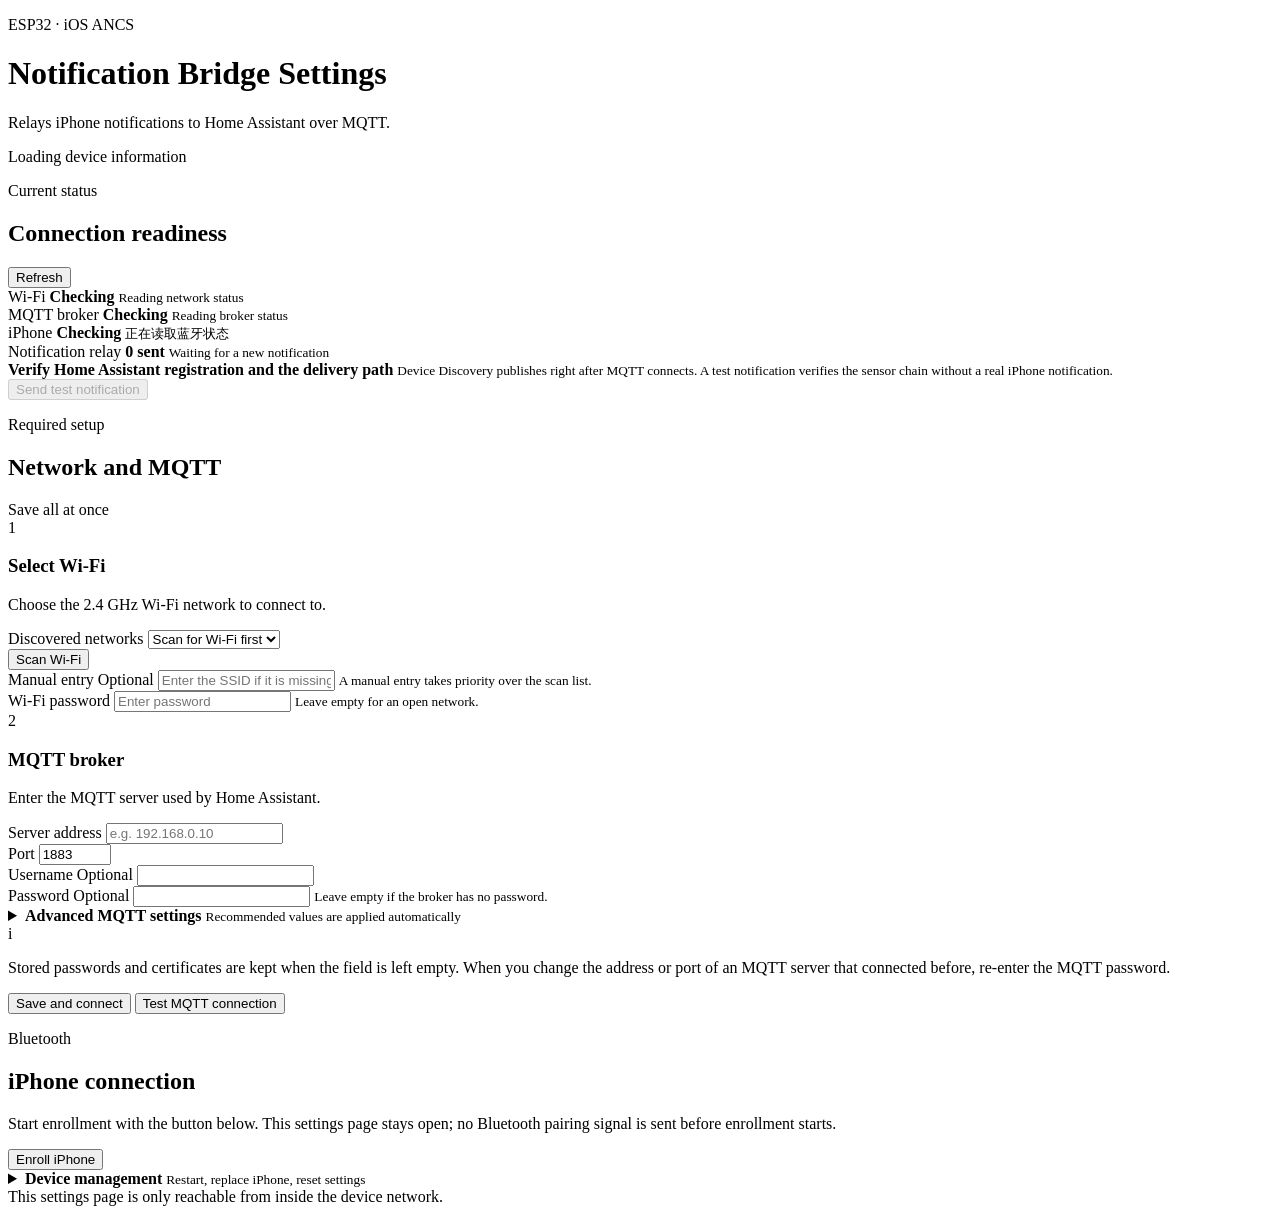
==== components/portal_http/portal.html @ d9dc0fa9 "i18n: replace Korean UI with bilingual zh/en (browser-detected) and English MQTT strings - Setup por" ====
<!doctype html>
<html lang="zh-CN">
<head>
  <meta charset="utf-8">
  <meta name="viewport" content="width=device-width, initial-scale=1">
  <meta name="theme-color" content="#f4f6f8">
  <title>iOS 通知桥接设置</title>
  <link rel="stylesheet" href="/portal.css">
</head>
<body>
  <main class="app-shell">
    <header class="hero">
      <p class="eyebrow">ESP32 · iOS ANCS</p>
      <h1>通知桥接设置</h1>
      <p class="hero-copy">将 iPhone 通知经 MQTT 传递到 Home Assistant。</p>
      <div class="device-line">
        <span class="device-mark" aria-hidden="true"></span>
        <span id="device-name">正在读取设备信息</span>
      </div>
      <p id="message" class="message" role="status" aria-live="polite"></p>
    </header>

    <section class="panel status-panel" aria-labelledby="status-title">
      <div class="section-heading">
        <div>
          <p class="section-kicker">当前状态</p>
          <h2 id="status-title">连接就绪状态</h2>
        </div>
        <button class="button button-quiet button-compact" id="refresh-status" type="button">刷新</button>
      </div>

      <div id="status" class="status-grid" aria-live="polite">
        <article class="status-tile" id="status-wifi" data-state="neutral">
          <span class="status-dot" aria-hidden="true"></span>
          <div>
            <span class="status-label">Wi-Fi</span>
            <strong id="status-wifi-value">确认中</strong>
            <small id="status-wifi-detail">正在读取网络状态</small>
          </div>
        </article>
        <article class="status-tile" id="status-mqtt" data-state="neutral">
          <span class="status-dot" aria-hidden="true"></span>
          <div>
            <span class="status-label">MQTT Broker</span>
            <strong id="status-mqtt-value">确认中</strong>
            <small id="status-mqtt-detail">正在读取 Broker 状态</small>
          </div>
        </article>
        <article class="status-tile" id="status-ble" data-state="neutral">
          <span class="status-dot" aria-hidden="true"></span>
          <div>
            <span class="status-label">iPhone</span>
            <strong id="status-ble-value">确认中</strong>
            <small id="status-ble-detail">正在读取蓝牙状态</small>
          </div>
        </article>
        <article class="status-tile" id="status-relay" data-state="neutral">
          <span class="status-dot" aria-hidden="true"></span>
          <div>
            <span class="status-label">通知传递</span>
            <strong id="status-relay-value">已发送 0 条</strong>
            <small id="status-relay-detail">正在等待新通知</small>
          </div>
        </article>
      </div>

      <div class="status-actions">
        <div>
          <strong>验证 Home Assistant 注册与传递路径</strong>
          <small>MQTT 连接成功后会自动发布设备 Discovery。无需真实 iPhone 通知，也可用测试通知验证到传感器状态。</small>
        </div>
        <button class="button button-primary" id="test-notification" type="button" disabled>发送测试通知</button>
      </div>
    </section>

    <form id="mqtt-config" class="panel setup-form">
      <div class="section-heading">
        <div>
          <p class="section-kicker">必做设置</p>
          <h2>网络与 MQTT</h2>
        </div>
        <span class="step-badge">一次保存</span>
      </div>

      <section id="wifi-config" class="form-section" aria-labelledby="wifi-title">
        <div class="form-section-heading">
          <span class="step-number" aria-hidden="true">1</span>
          <div>
            <h3 id="wifi-title">选择 Wi-Fi</h3>
            <p>请选择要连接的 2.4 GHz Wi-Fi。</p>
          </div>
        </div>

        <div class="scan-row">
          <div class="field">
            <label for="wifi-ssid">搜索到的网络</label>
            <select id="wifi-ssid">
              <option value="">请先搜索 Wi-Fi</option>
            </select>
          </div>
          <button class="button button-secondary scan-button" type="button" id="scan-wifi">搜索 Wi-Fi</button>
        </div>

        <div class="field">
          <label for="wifi-ssid-manual">手动输入 <span class="optional">可选</span></label>
          <input id="wifi-ssid-manual" maxlength="32" placeholder="列表中没有时请输入 SSID" autocomplete="off">
          <small>手动输入优先生效，覆盖搜索列表。</small>
        </div>

        <div class="field">
          <label for="wifi-password">Wi-Fi 密码</label>
          <input id="wifi-password" type="password" maxlength="64" autocomplete="new-password" placeholder="输入密码">
          <small id="wifi-password-help">开放网络请留空。</small>
        </div>
      </section>

      <section class="form-section" aria-labelledby="mqtt-title">
        <div class="form-section-heading">
          <span class="step-number" aria-hidden="true">2</span>
          <div>
            <h3 id="mqtt-title">MQTT Broker</h3>
            <p>请输入 Home Assistant 使用的 MQTT 服务器信息。</p>
          </div>
        </div>

        <div class="field-grid host-grid">
          <div class="field">
            <label for="mqtt-host">服务器地址</label>
            <input id="mqtt-host" required maxlength="128" placeholder="例如：192.168.0.10" inputmode="url" autocomplete="off">
          </div>
          <div class="field">
            <label for="mqtt-port">端口</label>
            <input id="mqtt-port" type="number" min="1" max="65535" value="1883" inputmode="numeric">
          </div>
        </div>

        <div class="field-grid">
          <div class="field">
            <label for="mqtt-username">用户名 <span class="optional">可选</span></label>
            <input id="mqtt-username" maxlength="128" autocomplete="username">
          </div>
          <div class="field">
            <label for="mqtt-password">密码 <span class="optional">可选</span></label>
            <input id="mqtt-password" type="password" maxlength="256" autocomplete="new-password">
            <small id="mqtt-password-help">Broker 无密码请留空。</small>
          </div>
        </div>

        <details id="advanced-mqtt" class="disclosure">
          <summary>
            <span>
              <strong>MQTT 高级设置</strong>
              <small>已自动应用推荐值</small>
            </span>
            <span class="summary-chevron" aria-hidden="true"></span>
          </summary>
          <div class="disclosure-body">
            <div class="field">
              <div class="label-row">
                <label for="mqtt-client-id">Client ID</label>
                <span class="recommended">推荐值</span>
              </div>
              <input id="mqtt-client-id" class="machine-value" required maxlength="64" autocomplete="off">
              <small id="mqtt-client-id-help">本设备在 MQTT 中的唯一标识名。</small>
            </div>

            <div class="field">
              <div class="label-row">
                <label for="mqtt-base-topic">Base topic</label>
                <span class="recommended">推荐值</span>
              </div>
              <input id="mqtt-base-topic" class="machine-value" required maxlength="128" autocomplete="off">
              <small id="mqtt-base-topic-help">通知与状态发布的 MQTT 路径前缀。</small>
            </div>

            <label class="check-row" for="mqtt-tls">
              <input id="mqtt-tls" type="checkbox">
              <span>
                <strong>TLS 安全连接</strong>
                <small>仅在使用 TLS Broker 时开启。</small>
              </span>
            </label>

            <div class="field" id="mqtt-ca-field" hidden>
              <label for="mqtt-ca">CA 证书 PEM</label>
              <textarea id="mqtt-ca" rows="7" maxlength="4096" spellcheck="false" placeholder="-----BEGIN CERTIFICATE-----"></textarea>
              <small id="mqtt-ca-help">开启 TLS 需要提供 CA 证书。</small>
            </div>
          </div>
        </details>
      </section>

      <div class="form-note">
        <span aria-hidden="true">i</span>
        <p>留空即保留已保存的密码与证书。更改曾成功连接过的 MQTT 服务器地址或端口时，必须重新输入 MQTT 密码。</p>
      </div>

      <div class="form-actions">
        <button class="button button-primary" id="save-connect" type="submit">保存并连接</button>
        <button class="button button-secondary" id="mqtt-test" type="button">测试 MQTT 连接</button>
      </div>
    </form>

    <section class="panel ble-panel" aria-labelledby="ble-title">
      <div class="ble-copy">
        <p class="section-kicker">Bluetooth</p>
        <h2 id="ble-title">iPhone 连接</h2>
        <p id="ble-guidance">请用下方按钮开始注册。本设置页面会保持打开；开始注册前不会发送蓝牙配对信号。</p>
      </div>
      <div class="ble-enroll-actions">
        <div id="ble-enroll-code" class="ble-enroll-code" role="status" aria-live="polite" hidden>
          <span>iPhone 固定 PIN</span>
          <strong id="ble-enroll-code-value">------</strong>
          <small>请输入到 iPhone 的蓝牙配对窗口。</small>
        </div>
        <button class="button button-primary" id="start-enrollment" type="button" aria-describedby="ble-guidance">注册 iPhone 设备</button>
      </div>
    </section>

    <details id="device-management" class="panel disclosure management">
      <summary>
        <span>
          <strong>设备管理</strong>
          <small>重启、更换 iPhone、重置设置</small>
        </span>
        <span class="summary-chevron" aria-hidden="true"></span>
      </summary>
      <div class="disclosure-body management-body">
        <section class="management-item">
          <div>
            <h3>重启设备</h3>
            <p>已保存的 Wi-Fi、MQTT 与 iPhone 注册都会保留。</p>
          </div>
          <button class="button button-secondary" id="restart" type="button">重启</button>
        </section>

        <section class="management-item danger-zone">
          <div>
            <h3>更换已注册的 iPhone</h3>
            <p>将删除现有蓝牙配对并开始新的 iPhone 注册。</p>
          </div>
          <label for="replace-confirmation">请输入 <code>REPLACE ENROLLMENT</code> 以确认</label>
          <input id="replace-confirmation" autocomplete="off">
          <button class="button button-danger" id="replace-enrollment" type="button">替换 iPhone 注册</button>
        </section>

        <section class="management-item danger-zone">
          <div>
            <h3>重置网络设置</h3>
            <p>仅清除 Wi-Fi 与 MQTT 设置，iPhone 注册会保留。</p>
          </div>
          <label for="reset-confirmation">请输入 <code>RESET PROVISIONING</code> 以确认</label>
          <input id="reset-confirmation" autocomplete="off">
          <button class="button button-danger" id="reset-provisioning" type="button">重置网络设置</button>
        </section>
      </div>
    </details>

    <footer>
      <span class="local-dot" aria-hidden="true"></span>
      本设置页面只能在设备内部网络打开。
    </footer>
  </main>
  <script>
(function () {
  // Bilingual static copy: Chinese is the base markup; English replaces node text
  // when the browser language is not Chinese.
  var LANG = String(navigator.language || '').toLowerCase();
  if (LANG.indexOf('zh') === 0) return;
  document.documentElement.lang = 'en';
  var MAP = {
"留空即保留已保存的密码与证书。更改曾成功连接过的 MQTT 服务器地址或端口时，必须重新输入 MQTT 密码。": "Stored passwords and certificates are kept when the field is left empty. When you change the address or port of an MQTT server that connected before, re-enter the MQTT password.",
"MQTT 连接成功后会自动发布设备 Discovery。无需真实 iPhone 通知，也可用测试通知验证到传感器状态。": "Device Discovery publishes right after MQTT connects. A test notification verifies the sensor chain without a real iPhone notification.",
"请用下方按钮开始注册。本设置页面会保持打开；开始注册前不会发送蓝牙配对信号。": "Start enrollment with the button below. This settings page stays open; no Bluetooth pairing signal is sent before enrollment starts.",
"请输入 Home Assistant 使用的 MQTT 服务器信息。": "Enter the MQTT server used by Home Assistant.",
"将删除现有蓝牙配对并开始新的 iPhone 注册。": "Removes the existing Bluetooth bond and starts a new iPhone enrollment.",
"将 iPhone 通知经 MQTT 传递到 Home Assistant。": "Relays iPhone notifications to Home Assistant over MQTT.",
"仅清除 Wi-Fi 与 MQTT 设置，iPhone 注册会保留。": "Clears only Wi-Fi and MQTT settings; the iPhone enrollment is kept.",
"已保存的 Wi-Fi、MQTT 与 iPhone 注册都会保留。": "Stored Wi-Fi, MQTT, and iPhone enrollment are kept.",
"请输入到 iPhone 的蓝牙配对窗口。": "Enter it in the iPhone Bluetooth pairing dialog.",
"验证 Home Assistant 注册与传递路径": "Verify Home Assistant registration and the delivery path",
"本设备在 MQTT 中的唯一标识名。": "A unique name identifying this device on MQTT.",
"请选择要连接的 2.4 GHz Wi-Fi。": "Choose the 2.4 GHz Wi-Fi network to connect to.",
"手动输入优先生效，覆盖搜索列表。": "A manual entry takes priority over the scan list.",
"通知与状态发布的 MQTT 路径前缀。": "The MQTT path prefix for published notifications and status.",
"本设置页面只能在设备内部网络打开。": "This settings page is only reachable from inside the device network.",
"Broker 无密码请留空。": "Leave empty if the broker has no password.",
"开启 TLS 需要提供 CA 证书。": "TLS requires a CA certificate.",
"重启、更换 iPhone、重置设置": "Restart, replace iPhone, reset settings",
"开放网络请留空。": "Leave empty for an open network.",
"仅在使用 TLS Broker 时开启。": "Enable only when the broker uses TLS.",
"正在读取网络状态": "Reading network status",
"列表中没有时请输入 SSID": "Enter the SSID if it is missing from the list",
"正在读取 Broker 状态": "Reading broker status",
"正在等待新通知": "Waiting for a new notification",
"请先搜索 Wi-Fi": "Scan for Wi-Fi first",
"例如：192.168.0.10": "e.g. 192.168.0.10",
"已自动应用推荐值": "Recommended values are applied automatically",
"iOS 通知桥接设置": "iOS Notification Bridge Settings",
"正在读取设备信息": "Loading device information",
"iPhone 固定 PIN": "iPhone fixed PIN",
"更换已注册的 iPhone": "Replace enrolled iPhone",
"注册 iPhone 设备": "Enroll iPhone",
"替换 iPhone 注册": "Replace iPhone enrollment",
"测试 MQTT 连接": "Test MQTT connection",
"重置网络设置": "Reset network settings",
"发送测试通知": "Send test notification",
"网络与 MQTT": "Network and MQTT",
"Wi-Fi 密码": "Wi-Fi password",
"MQTT 高级设置": "Advanced MQTT settings",
"CA 证书 PEM": "CA certificate PEM",
"通知桥接设置": "Notification Bridge Settings",
"TLS 安全连接": "TLS secure connection",
"iPhone 连接": "iPhone connection",
"MQTT Broker": "MQTT broker",
"选择 Wi-Fi": "Select Wi-Fi",
"搜索到的网络": "Discovered networks",
"搜索 Wi-Fi": "Scan Wi-Fi",
"一次保存": "Save all at once",
"输入密码": "Enter password",
"保存并连接": "Save and connect",
"连接就绪状态": "Connection readiness",
"用户名": "Username",
"重启设备": "Restart device",
"为确认请": "To confirm, type",
"当前状态": "Current status",
"通知传递": "Notification relay",
"已发送 0 条": "0 sent",
"必做设置": "Required setup",
"手动输入": "Manual entry",
"服务器地址": "Server address",
"设备管理": "Device management",
"刷新": "Refresh",
"确认中": "Checking",
"密码": "Password",
"推荐值": "Recommended",
"重启": "Restart",
"可选": "Optional",
"端口": "Port"
};
  function tr(s) { var v = MAP[s.trim()]; return v === undefined ? null : { lead: s.slice(0, s.indexOf(s.trim())), tail: s.slice(s.indexOf(s.trim()) + s.trim().length), text: v }; }
  var walker = document.createTreeWalker(document.body, NodeFilter.SHOW_TEXT);
  var node;
  while ((node = walker.nextNode())) {
    if (!node.nodeValue || !node.nodeValue.trim()) continue;
    var hit = tr(node.nodeValue);
    if (hit) node.nodeValue = hit.lead + hit.text + hit.tail;
  }
  ['placeholder', 'title', 'aria-label'].forEach(function (attr) {
    document.querySelectorAll('[' + attr + ']').forEach(function (el) {
      var hit = tr(el.getAttribute(attr));
      if (hit) el.setAttribute(attr, hit.text);
    });
  });
})();
</script>
<script src="/portal.js"></script>
</body>
</html>
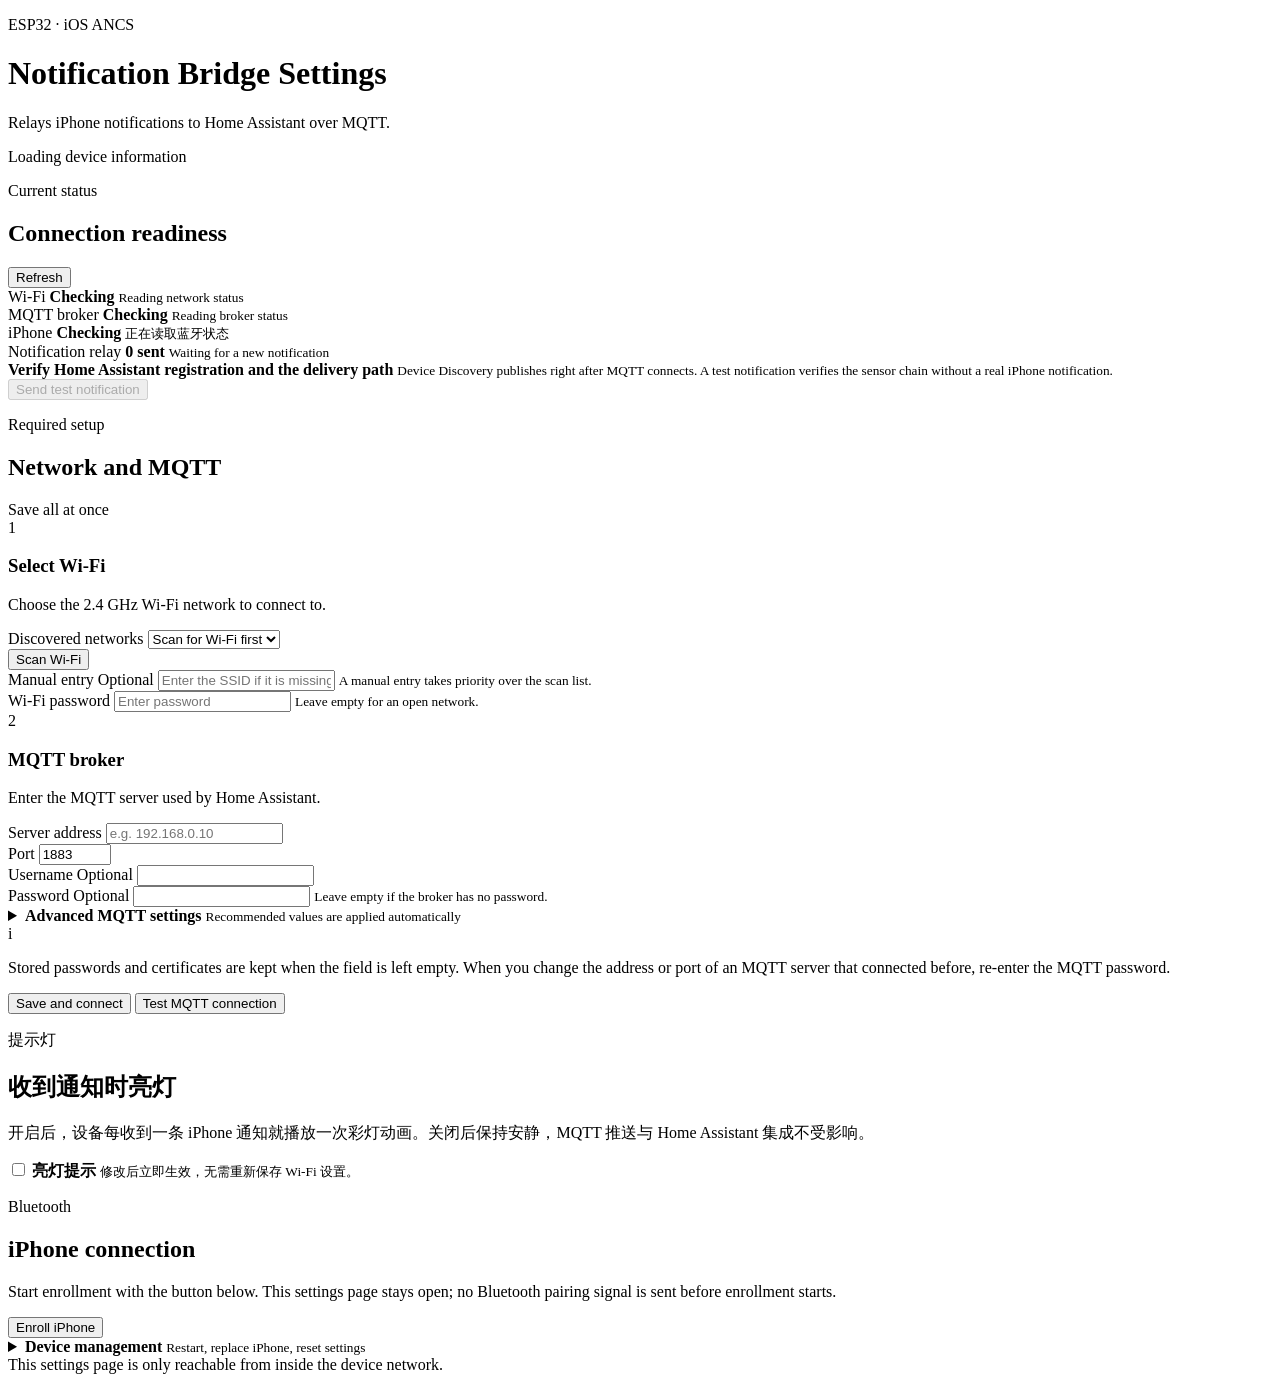
==== commit 1757a5bd: "feat(led): add a portal switch and MQTT command to toggle the notification LED The RGB animation on " ====
--- a/components/portal_http/portal.html
+++ b/components/portal_http/portal.html
@@ -200,6 +200,21 @@
         <button class="button button-secondary" id="mqtt-test" type="button">测试 MQTT 连接</button>
       </div>
     </form>
+
+    <section class="panel led-panel" aria-labelledby="led-title">
+      <div class="led-copy">
+        <p class="section-kicker">提示灯</p>
+        <h2 id="led-title">收到通知时亮灯</h2>
+        <p>开启后，设备每收到一条 iPhone 通知就播放一次彩灯动画。关闭后保持安静，MQTT 推送与 Home Assistant 集成不受影响。</p>
+      </div>
+      <label class="check-row led-switch" for="notification-led">
+        <input id="notification-led" type="checkbox">
+        <span>
+          <strong>亮灯提示</strong>
+          <small id="notification-led-help">修改后立即生效，无需重新保存 Wi-Fi 设置。</small>
+        </span>
+      </label>
+    </section>
 
     <section class="panel ble-panel" aria-labelledby="ble-title">
       <div class="ble-copy">
